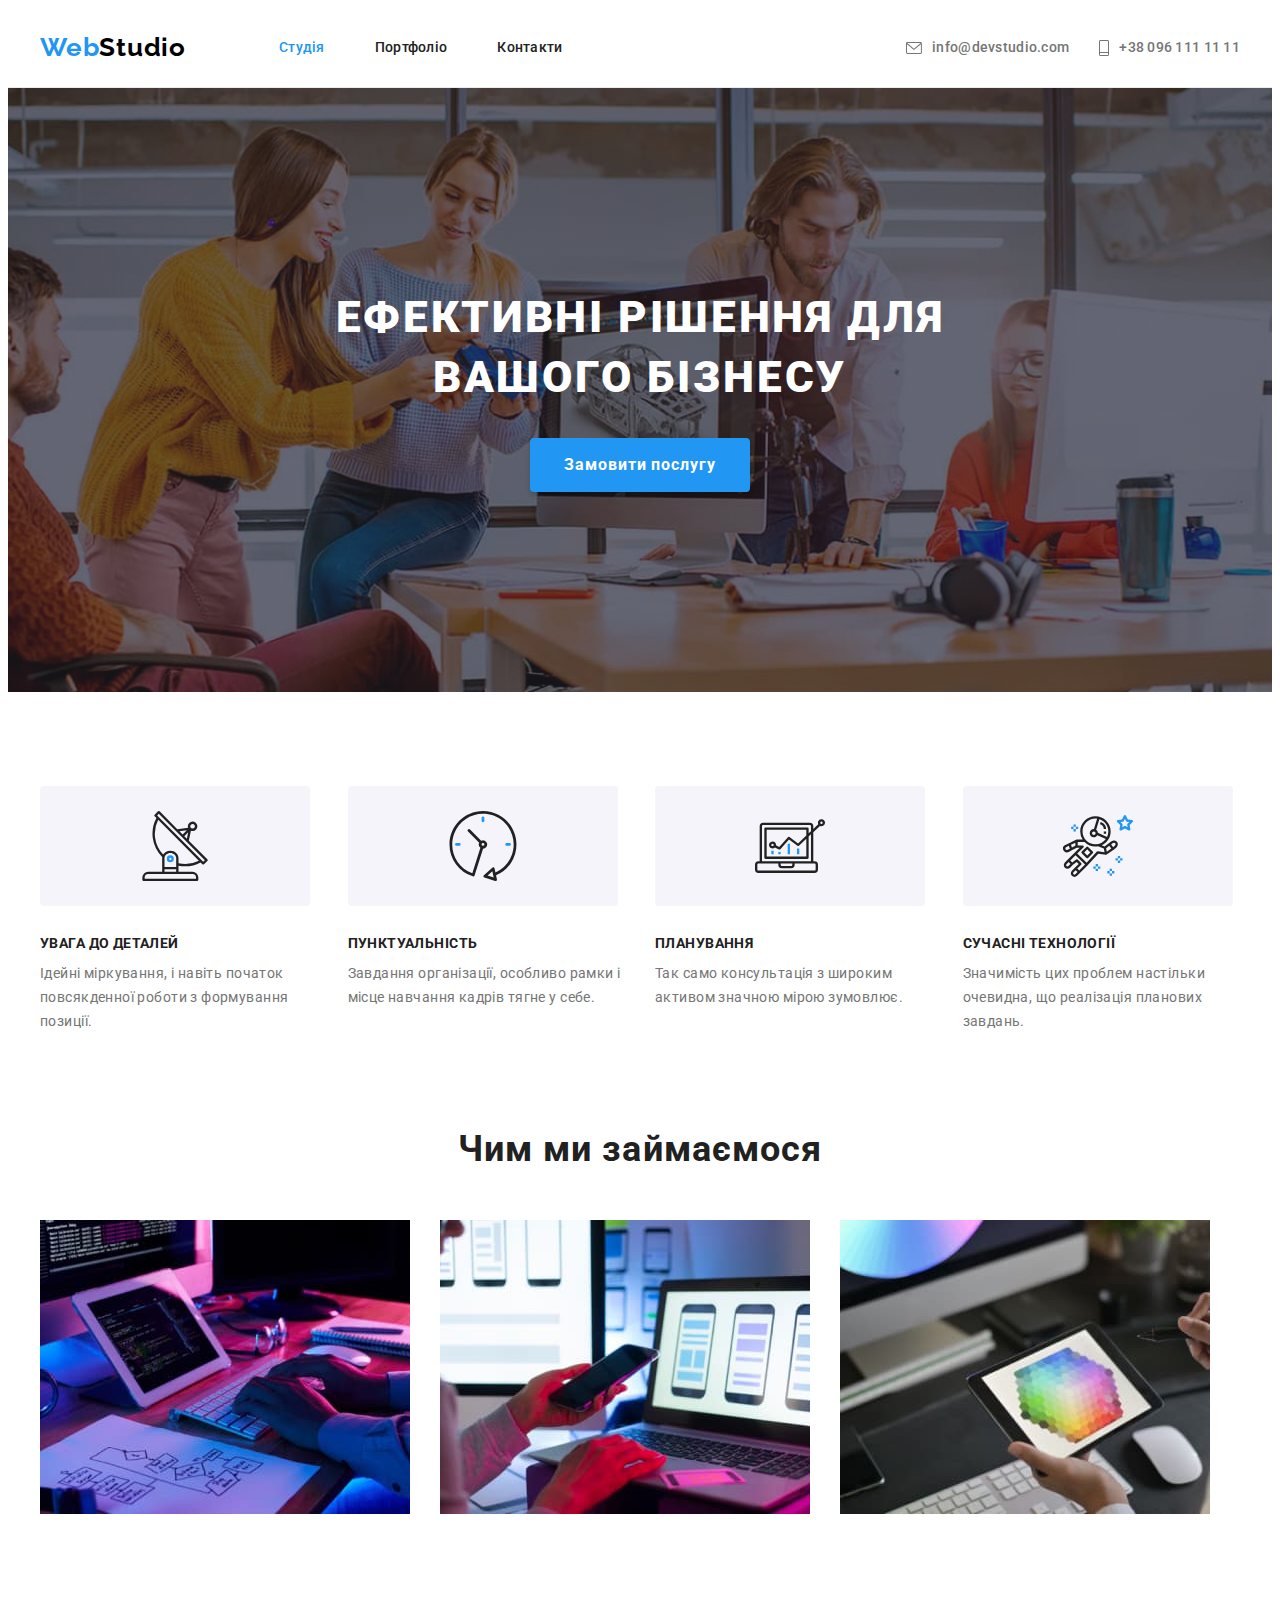
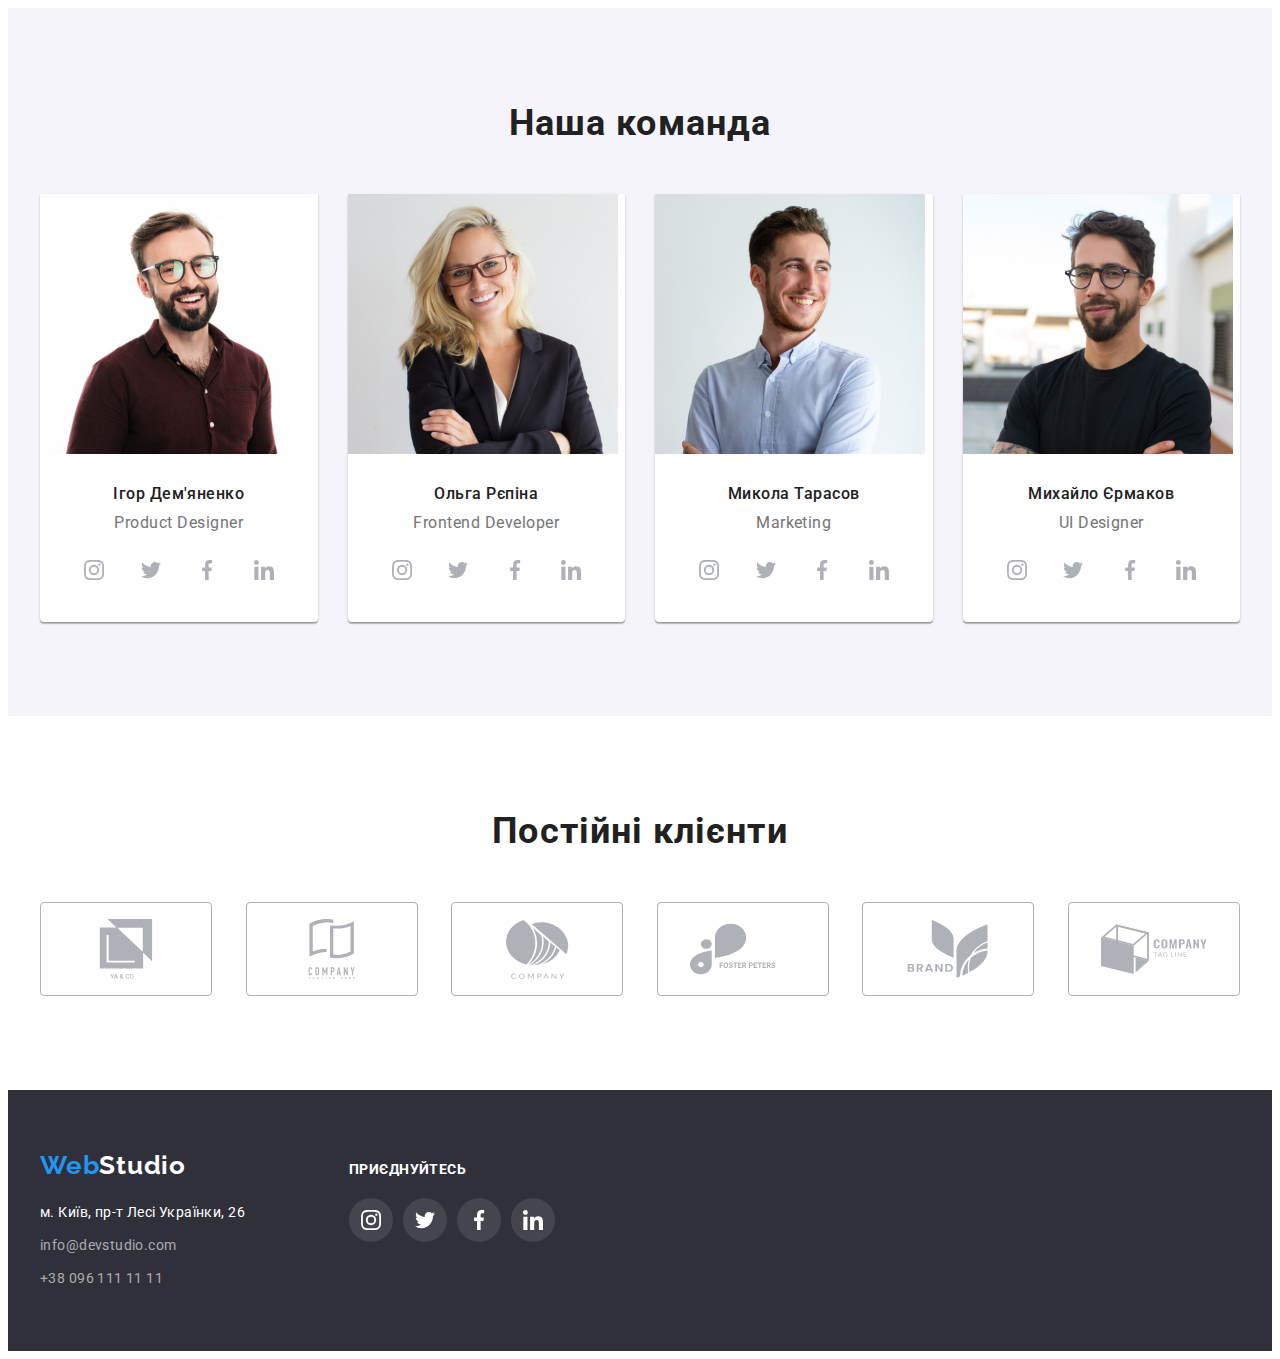
==== index.html @ ee4d9ec9 "creating project" ====
<!DOCTYPE html>
<html lang="uk">
<head>
    <meta charset="UTF-8">
    <meta http-equiv="X-UA-Compatible" content="IE=edge">
    <meta name="viewport" content="width=device-width, initial-scale=1.0">
    <title>WebStudio</title>
    <link rel="stylesheet" href="https://cdnjs.cloudflare.com/ajax/libs/modern-normalize/1.1.0/modern-normalize.min.css" integrity="sha512-wpPYUAdjBVSE4KJnH1VR1HeZfpl1ub8YT/NKx4PuQ5NmX2tKuGu6U/JRp5y+Y8XG2tV+wKQpNHVUX03MfMFn9Q==" crossorigin="anonymous" referrerpolicy="no-referrer">
    <link rel="preconnect" href="https://fonts.googleapis.com">
    <link rel="preconnect" href="https://fonts.gstatic.com" crossorigin>
    <link href="https://fonts.googleapis.com/css2?family=Raleway:wght@700&family=Roboto:wght@400;500;700;900&display=swap" rel="stylesheet">
    <link rel="stylesheet" href="./css/styles.css">
</head>

<body>
    <header>
        <div class="container header-flex">
            <nav class="header-nav">
                <a class="link logo-link" href="./index.html">
                    Web<span class="logo-decor-header">Studio</span>
                </a>
                <ul class="list menu-list">
                    <li class="menu-item"><a class="link menu-item-link current" href="./index.html">Студія</a></li>
                    <li class="menu-item"><a class="link menu-item-link" href="./portfolio.html">Портфоліо</a></li>
                    <li class="menu-item"><a class="link menu-item-link" href="">Контакти</a></li>
                </ul>
            </nav>
            <ul class="list contacts-list">
                <li><a class="link contacts-link" href="mailto:info@devstudio.com">
                    <svg class="icon-email" width="16" height="12">
                        <use href="./images/icons/sprite.svg#icon-email"></use>
                    </svg>
                    info@devstudio.com</a></li>
                <li><a class="link contacts-link" href="tel:+380961111111">
                    <svg class="icon-phone" width="10" height="16">
                        <use href="./images/icons/sprite.svg#icon-phone"></use>
                    </svg>
                    +38 096 111 11 11</a></li>
            </ul>
        </div>
    </header>

    <main>
        <section class="section section-hero">
            <div class="container">
                <h1 class="hero-title">Ефективні рішення для вашого бізнесу</h1>
                <button class="btn hero-btn" type="button">Замовити послугу</button>
            </div>
        </section>

        <section class="section section-special">
            <div class="container">
                <h2 class="visually-hidden">Особливості</h2>
                <ul class="list special-list">
                    <li class="special-item">
                        <div class="special-icon-container">
                            <svg class="special-icon" width="70" height="70">
                                <use href="./images/icons/sprite.svg#icon-antenna"></use>
                            </svg>
                        </div>
                        <h3 class="special-title">УВАГА ДО ДЕТАЛЕЙ</h3>
                        <p class="special-desc">Ідейні міркування, і навіть початок повсякденної роботи з формування позиції.</p>
                    </li>
                    <li class="special-item">
                        <div class="special-icon-container">
                            <svg class="special-icon" width="70" height="70">
                                <use href="./images/icons/sprite.svg#icon-clock"></use>
                            </svg>
                        </div>
                        <h3 class="special-title">ПУНКТУАЛЬНІСТЬ</h3>
                        <p class="special-desc" >Завдання організації, особливо рамки і місце навчання кадрів тягне у себе.</p>
                    </li>
                    <li class="special-item">
                        <div class="special-icon-container">
                            <svg class="special-icon" width="70" height="70">
                                <use href="./images/icons/sprite.svg#icon-diagram"></use>
                            </svg>
                        </div>
                        <h3 class="special-title">ПЛАНУВАННЯ</h3>
                        <p class="special-desc">Так само консультація з широким активом значною мірою зумовлює.</p>
                    </li>
                    <li class="special-item">
                        <div class="special-icon-container">
                            <svg class="special-icon" width="70" height="70">
                                <use href="./images/icons/sprite.svg#icon-astronaut"></use>
                            </svg>
                        </div>
                        <h3 class="special-title">СУЧАСНІ ТЕХНОЛОГІЇ</h3>
                        <p class="special-desc">Значимість цих проблем настільки очевидна, що реалізація планових завдань.</p>
                    </li>
                </ul>
            </div>
        </section>

        <section class="section section-feature">
            <div class="container">
                <h2 class="section-title">Чим ми займаємося</h2>
                <ul class="list feature-list">
                    <li class="feature-item">
                        <a class="link feature-link" href="/">
                            <img class="feature-img" src="./images/box-1.jpg" alt="Coding with a PC and a tablet" width="370" height="294">
                        </a>
                    </li>
                    <li class="feature-item">
                        <a class="link feature-link" href="/">
                            <img class="feature-img" src="./images/box-2.jpg" alt="Designing project for mobile phone" width="370" height="294">
                        </a>
                    </li>
                    <li class="feature-item">
                        <a class="link feature-link" href="/">
                            <img class="feature-img" src="./images/box-3.jpg" alt="Hexagonal color palette on a tablet" width="370" height="294">
                        </a>
                    </li>
                </ul>
            </div>
            
        </section>

        <section class="section section-team">
            <div class="container">
                <h2 class="section-title section-team-title">Наша команда</h2>
                <ul class="list team-list">
                    <li class="team-card">
                        <img class="team-img" src="./images/img-team-1.jpg" alt="Ігор Дем'яненко" width="270" height="260">
                        <div class="team-card-text">
                            <h3 class="team-title">Ігор Дем'яненко</h3>
                            <p class="team-desc">Product Designer</p>
                            <ul class="list team-social-list">
                                <li class="team-social-item">
                                    <a class="link social-link" href="">
                                        <svg class="social-icon" width="20" height="20">
                                            <use href="./images/icons/sprite.svg#icon-instagram"></use>
                                        </svg>
                                    </a>
                                </li>
                                <li class="team-social-item">
                                    <a class="link social-link" href="">
                                        <svg class="social-icon" width="20" height="20">
                                            <use href="./images/icons/sprite.svg#icon-twitter"></use>
                                        </svg>
                                    </a>
                                </li>
                                <li class="team-social-item">
                                    <a class="link social-link" href="">
                                        <svg class="social-icon" width="20" height="20">
                                            <use href="./images/icons/sprite.svg#icon-facebook"></use>
                                        </svg>
                                    </a>
                                </li>
                                <li class="team-social-item">
                                    <a class="link social-link" href="">
                                        <svg class="social-icon" width="20" height="20">
                                            <use href="./images/icons/sprite.svg#icon-linkedin"></use>
                                        </svg>
                                    </a>
                                </li>
                            </ul>
                        </div>
                    </li>
                    <li class="team-card">
                        <img class="team-img" src="./images/img-team-2.jpg" alt="Ольга Рєпіна" width="270" height="260">
                        <div class="team-card-text">
                            <h3 class="team-title">Ольга Рєпіна</h3>
                            <p class="team-desc">Frontend Developer</p>
                            <ul class="list team-social-list">
                                <li class="team-social-item">
                                    <a class="link social-link" href="">
                                        <svg class="social-icon" width="20" height="20">
                                            <use href="./images/icons/sprite.svg#icon-instagram"></use>
                                        </svg>
                                    </a>
                                </li>
                                <li class="team-social-item">
                                    <a class="link social-link" href="">
                                        <svg class="social-icon" width="20" height="20">
                                            <use href="./images/icons/sprite.svg#icon-twitter"></use>
                                        </svg>
                                    </a>
                                </li>
                                <li class="team-social-item">
                                    <a class="link social-link" href="">
                                        <svg class="social-icon" width="20" height="20">
                                            <use href="./images/icons/sprite.svg#icon-facebook"></use>
                                        </svg>
                                    </a>
                                </li>
                                <li class="team-social-item">
                                    <a class="link social-link" href="">
                                        <svg class="social-icon" width="20" height="20">
                                            <use href="./images/icons/sprite.svg#icon-linkedin"></use>
                                        </svg>
                                    </a>
                                </li>
                            </ul>
                        </div>
                    </li>
                    <li class="team-card">
                        <img class="team-img" src="./images/img-team-3.jpg" alt="Микола Тарасов" width="270" height="260">
                        <div class="team-card-text">
                            <h3 class="team-title">Микола Тарасов</h3>
                            <p class="team-desc">Marketing</p>
                            <ul class="list team-social-list">
                                <li class="team-social-item">
                                    <a class="link social-link" href="">
                                        <svg class="social-icon" width="20" height="20">
                                            <use href="./images/icons/sprite.svg#icon-instagram"></use>
                                        </svg>
                                    </a>
                                </li>
                                <li class="team-social-item">
                                    <a class="link social-link" href="">
                                        <svg class="social-icon" width="20" height="20">
                                            <use href="./images/icons/sprite.svg#icon-twitter"></use>
                                        </svg>
                                    </a>
                                </li>
                                <li class="team-social-item">
                                    <a class="link social-link" href="">
                                        <svg class="social-icon" width="20" height="20">
                                            <use href="./images/icons/sprite.svg#icon-facebook"></use>
                                        </svg>
                                    </a>
                                </li>
                                <li class="team-social-item">
                                    <a class="link social-link" href="">
                                        <svg class="social-icon" width="20" height="20">
                                            <use href="./images/icons/sprite.svg#icon-linkedin"></use>
                                        </svg>
                                    </a>
                                </li>
                            </ul>
                        </div>
                    </li>
                    <li class="team-card">
                        <img class="team-img" src="./images/img-team-4.jpg" alt="Михайло Єрмаков" width="270" height="260">
                        <div class="team-card-text">
                            <h3 class="team-title">Михайло Єрмаков</h3>
                            <p class="team-desc">UI Designer</p>
                            <ul class="list team-social-list">
                                <li class="team-social-item">
                                    <a class="link social-link" href="">
                                        <svg class="social-icon" width="20" height="20">
                                            <use href="./images/icons/sprite.svg#icon-instagram"></use>
                                        </svg>
                                    </a>
                                </li>
                                <li class="team-social-item">
                                    <a class="link social-link" href="">
                                        <svg class="social-icon" width="20" height="20">
                                            <use href="./images/icons/sprite.svg#icon-twitter"></use>
                                        </svg>
                                    </a>
                                </li>
                                <li class="team-social-item">
                                    <a class="link social-link" href="">
                                        <svg class="social-icon" width="20" height="20">
                                            <use href="./images/icons/sprite.svg#icon-facebook"></use>
                                        </svg>
                                    </a>
                                </li>
                                <li class="team-social-item">
                                    <a class="link social-link" href="">
                                        <svg class="social-icon" width="20" height="20">
                                            <use href="./images/icons/sprite.svg#icon-linkedin"></use>
                                        </svg>
                                    </a>
                                </li>
                            </ul>
                        </div>
                    </li>
                </ul>
            </div>
        </section>

        <section class="section section-clients">
            <div class="container">
                <h2 class="section-title">Постійні клієнти</h2>
                <ul class="list clients-list">
                    <li class="clients-item">
                        <a class="link clients-link" href="">
                            <svg class="clients-icon" width="106" height="60">
                                <use href="./images/icons/sprite.svg#icon-client_1"></use>
                            </svg>
                        </a>
                    </li>
                    <li class="clients-item">
                        <a class="link clients-link" href="">
                            <svg class="clients-icon" width="106" height="60">
                                <use href="./images/icons/sprite.svg#icon-client_2"></use>
                            </svg>
                        </a>
                    </li>
                    <li class="clients-item">
                        <a class="link clients-link" href="">
                            <svg class="clients-icon" width="106" height="60">
                                <use href="./images/icons/sprite.svg#icon-client_3"></use>
                            </svg>
                        </a>
                    </li>
                    <li class="clients-item">
                        <a class="link clients-link" href="">
                            <svg class="clients-icon" width="106" height="60">
                                <use href="./images/icons/sprite.svg#icon-client_4"></use>
                            </svg>
                        </a>
                    </li>
                    <li class="clients-item">
                        <a class="link clients-link" href="">
                            <svg class="clients-icon" width="106" height="60">
                                <use href="./images/icons/sprite.svg#icon-client_5"></use>
                            </svg>
                        </a>
                    </li>
                    <li class="clients-item">
                        <a class="link clients-link" href="">
                            <svg class="clients-icon" width="106" height="60">
                                <use href="./images/icons/sprite.svg#icon-client_6"></use>
                            </svg>
                        </a>
                    </li>
                </ul>
            </div>
        </section>

    </main>

    <footer>
        <div class="container">
            <div>
                <a class="link logo-link footer-logo" href="./index.html">
                    Web<span class="logo-decor-footer">Studio</span>
                </a>
                <address class="footer-list">
                    <ul class="list">
                        <li class="footer-list-item">
                            <a class="link footer-address" href="https://goo.gl/maps/kTnFqVp6dQfRhCdu8">м. Київ, пр-т Лесі Українки, 26</a>
                        </li>
                        <li class="footer-list-item">
                            <a class="link footer-contact" href="mailto:info@devstudio.com">info@devstudio.com</a>
                        </li>
                        <li class="footer-list-item">
                            <a class="link footer-contact" href="tel:+380961111111">+38 096 111 11 11</a>
                        </li>
                    </ul>
                </address>
            </div>
            <div>
                <p class="footer-social-title">приєднуйтесь</p>
                <ul class="list footer-social-list">
                    <li class="footer-social-item">
                        <a class="link social-link" href="">
                            <svg class="social-icon" width="20" height="20">
                                <use href="./images/icons/sprite.svg#icon-instagram"></use>
                            </svg>
                        </a>
                    </li>
                    <li class="footer-social-item">
                        <a class="link social-link" href="">
                            <svg class="social-icon" width="20" height="20">
                                <use href="./images/icons/sprite.svg#icon-twitter"></use>
                            </svg>
                        </a>
                    </li>
                    <li class="footer-social-item">
                        <a class="link social-link" href="">
                            <svg class="social-icon" width="20" height="20">
                                <use href="./images/icons/sprite.svg#icon-facebook"></use>
                            </svg>
                        </a>
                    </li>
                    <li class="footer-social-item">
                        <a class="link social-link" href="">
                            <svg class="social-icon" width="20" height="20">
                                <use href="./images/icons/sprite.svg#icon-linkedin"></use>
                            </svg>
                        </a>
                    </li>
                </ul>
            </div>
        </div>
    </footer>

</body>

</html>
---- css/styles.css ----
/* ===general=== */

:root {
    --white-color: #FFFFFF;
    --accent-color: #2196F3;
    /* (gray for btn and section)  */
    --gray-bgcolor: #F5F4FA;
    --dark-bgcolor: #2F303A;
    --gray-text-color: #757575;
    --dark-text-color: #212121;
    --black-text-color: #000000;
    --accent-hero-btn-color: #188CE8;
    --white-border: #EEEEEE;
    --border-bottom-line: #ECECEC;
    --overlay-color: #2f303a66;
    --icon-gray-color: #AFB1B8;
    --icon-dark-gray-color: #ffffff1a;
}

body {
    font-family: 'Roboto', sans-serif;
    font-style: normal;
    font-size: 14px;
    line-height: 1.71;
    color: var(--dark-text-color);
    background-color: var(--white-color);  
}

h1, h2, h3, h4, p {
    margin-top: 0;
    margin-bottom: 0;
}

.link {
    text-decoration: none;
}

.link:visited {
    text-decoration: none;
}

.list {
    list-style: none;
    padding: 0;
    margin: 0;
}

.visually-hidden {
    position: absolute;
    width: 1px;
    height: 1px;
    margin: -1px;
    padding: 0;
    overflow: hidden;
    border: 0;
    clip: rect(0 0 0 0);
}

.section-title {
    font-weight: 700;
    font-size: 36px;
    line-height: 1.17;
    text-align: center;
    letter-spacing: 0.03em;
    color: var(--dark-text-color);
    margin-bottom: 50px;
}

img {
    display: block;
}

.container {
    width: 1200px;
    margin: 0 auto;
    padding: 0 15px;
}

.section {
    padding: 94px 0;
}

.social-link {
    width: 44px;
    height: 44px;
    border-radius: 50%;
    display: flex;
    justify-content: center;
    align-items: center;
    fill: var(--icon-gray-color);
}

.social-link:hover,
.social-link:focus {
    background-color: var(--accent-color);
    fill: var(--white-color);
}

/* ===header=== */

header {
    border-bottom: 1px solid var(--border-bottom-line);
    padding-top: 24px;
    padding-bottom: 24px;
}

.header-flex, .header-nav, .menu-list, .contacts-list, .contacts-link {
    display: flex;
    align-items: center;
}

.header-flex {
    justify-content: space-between;
}

.logo-link {
    font-family: 'Raleway', sans-serif;
    font-style: normal;
    font-weight: 700;
    font-size: 26px;
    line-height: 1.2;
    letter-spacing: 0.03em; 
    color: var(--accent-color);
    margin-right: 93px;
}

.logo-decor-header {
    color: var(--black-text-color);
}

.menu-item-link {
    font-weight: 500;
    font-size: 14px;
    line-height: 1.14;
    letter-spacing: 0.02em;
    color: var(--dark-text-color);    
}

.menu-item:not(:last-child) {
    margin-right: 50px;
}

.current {
    color: var(--accent-color);
}

.contacts-list {
    margin-left: auto;
    gap: 30px;
}

.contacts-link {
    font-weight: 500;
    font-size: 14px;
    line-height: 1.14;
    letter-spacing: 0.02em;
    color: var(--gray-text-color);
}

.icon-email, .icon-phone {
    display: inline-block;
    margin-right: 10px;
    fill: var(--gray-text-color);
}

.menu-item-link:hover,
.menu-item-link:focus,
.contacts-link:hover,
.contacts-link:focus {
    color: var(--accent-color);
}

.contacts-link:hover svg,
.contacts-link:focus svg {
    fill: var(--accent-color);
}

/* ===main=== */

/* ===hero=== */

.section-hero {
    text-align: center;
    background-color: var(--dark-bgcolor);
    max-width: 1600px;
    padding: 200px 0;
    margin-left: auto;
    margin-right: auto;
    background-image: linear-gradient(var(--overlay-color), var(--overlay-color)), url(../images/hero.jpg);
    background-size: cover;
    background-position: center;
    background-repeat: no-repeat;
}

.hero-title {
    font-weight: 900;
    font-size: 44px;
    line-height: 1.36;
    letter-spacing: 0.06em;
    text-transform: uppercase;
    color: var(--white-color);
    margin: 0 auto 30px;
    max-width: 696px;
}

.hero-btn {
    font-family: inherit;
    font-weight: 700;
    font-size: 16px;
    line-height: 1.88;
    letter-spacing: 0.06em;
    color: var(--white-color);
    background-color: var(--accent-color);
    padding: 10px 32px;
    border-color: transparent;
    border-radius: 4px;
    box-shadow: 0px 4px 4px rgba(0, 0, 0, 0.15);
}

.hero-btn:hover, .hero-btn:focus {
    background-color: var(--accent-hero-btn-color);
    cursor: pointer;
}

/* ===special=== */

.special-list {
    display: flex;
}

.special-item {
    flex-basis: calc((100% - 3*30px)/4);
}

.special-item:not(:last-child) {
    margin-right: 30px;
}

.special-icon-container {
    width: 270px;
    height: 120px;
    border-radius: 4px;
    background-color: var(--gray-bgcolor);
    display: flex;
    justify-content: center;
    align-items: center;
    margin-bottom: 30px;
}

.special-title {
    font-weight: 700;
    font-size: 14px;
    line-height: 1.14;
    letter-spacing: 0.03em;
    text-transform: uppercase;
    color: var(--dark-text-color);
    margin-bottom: 10px;
}

.special-desc {
    letter-spacing: 0.03em;
    color: var(--gray-text-color);
}

/* ===feature=== */

.section-feature {
    padding-top: 0;
}

.feature-list {
    display: flex;
    flex-wrap: wrap;
}

.feature-item:not(:last-child) {
    margin-right: 30px;
}

/* ===team=== */

.section-team {
    background-color: var(--gray-bgcolor);
    margin-bottom: 0;
    padding-bottom: 94px;
}

.team-list {
    display: flex;
    flex-wrap: wrap;
}

.team-card {
    flex-basis: calc((100% - 90px)/4);
    background-color: var(--white-color);
    box-shadow: 0px 1px 3px rgba(0, 0, 0, 0.12), 0px 1px 1px rgba(0, 0, 0, 0.14), 0px 2px 1px rgba(0, 0, 0, 0.2);
    border-radius: 0px 0px 4px 4px;
}

.team-card:not(:last-child) {
    margin-right: 30px;
}

.team-card-text {
    text-align: center;
    font-size: 16px;
    line-height: 1.19;
    letter-spacing: 0.03em;
    color: var(--dark-text-color);
    padding: 30px 32px;
}

.team-title {
    font-size: 16px;
    font-weight: 500;
    margin-bottom: 10px;
}

.team-desc {
    color: var(--gray-text-color);
    margin-bottom: 16px;
}

.team-social-list {
    display: flex;
    justify-content: space-between;
    align-items: center;
}

/* ===clients=== */

.clients-list {
    display: flex;
    flex-wrap: wrap;
    justify-content: space-between;
    align-items: center;
}

.clients-item:not(:last-child) {
    margin-right: 30px;
}

.clients-link {
    fill: var(--icon-gray-color);
    width: 170px;
    height: 92px;
    border: 1px solid var(--icon-gray-color);
    border-radius: 4px;
    display: flex;
    justify-content: center;
    align-items: center;
}

.clients-link:hover, .clients-link:focus {
    fill: var(--accent-color);
    border-color: var(--accent-color);
}

/* ===footer=== */

footer {
    background-color: var(--dark-bgcolor);
    padding: 60px 0;
}

footer .container {
    display: flex;
    align-items: baseline;
}

footer .container div:first-of-type {
    margin-right: 70px;
}

.footer-logo {
    display: inline-block;
    margin-bottom: 20px;
}

.logo-decor-footer {
    color: var(--white-color);
}

.footer-list-item:not(:last-child) {
    margin-bottom: 9px;
}

.footer-address, .footer-contact {
    font-style: normal;
    font-size: 14px;
    line-height: 1.71;
    letter-spacing: 0.03em;
    color: var(--white-color);    
}

.footer-contact {
    color: rgba(255, 255, 255, 0.6);
}

.footer-social-title {
    font-weight: 700;
    font-size: 14px;
    line-height: 1.14;
    letter-spacing: 0.03em;
    text-transform: uppercase;
    color: var(--white-color);
    margin-bottom: 20px;
}

.footer-social-list {
    display: flex;
    justify-content: space-between;
    align-items: center;
    min-width: 206px;
}

.footer-social-item .social-link {
    fill: var(--white-color);
    background-color: var(--icon-dark-gray-color);
}

.footer-social-item .social-link:hover,
.footer-social-item .social-link:focus {
    background-color: var(--accent-color);
}

/* ===portfolio=== */

.filter-list {
    display: flex;
    justify-content: center;
    margin-bottom: 50px;
}

.filter-list-item:not(:last-child) {
    margin-right: 8px;
}

.filter-btn {
    font-family: inherit;
    font-weight: 500;
    font-size: 16px;
    line-height: 1.63;
    text-align: center;
    letter-spacing: 0.03em;
    color: var(--dark-text-color);
    background-color: var(--gray-bgcolor);
    border-radius: 4px;
    border-color: transparent;
    padding: 6px 22px;
}

.filter-btn:hover, .filter-btn:focus {
    color: var(--white-color);
    background-color: var(--accent-color);
    cursor: pointer;
    box-shadow: 0px 3px 1px rgba(0, 0, 0, 0.1), 0px 1px 2px rgba(0, 0, 0, 0.08), 0px 2px 2px rgba(0, 0, 0, 0.12);
}

.portfolio-list {
    display: flex;
    flex-wrap: wrap;
}

.portfolio-card {
    display: inline-block;
    background-color: var(--white-color);
    flex-basis: calc((100% - 60px)/3);
}

.portfolio-card:not(:nth-child(3n)) {
    margin-right: 30px;
}

.portfolio-card:not(:nth-last-child(-n+3)) {
    margin-bottom: 30px;
}

.portfolio-link {
    display: inline-block;
}

.portfolio-link:hover,
.portfolio-link:focus {
    box-shadow: 0px 1px 1px rgba(0, 0, 0, 0.12), 0px 4px 4px rgba(0, 0, 0, 0.06), 1px 4px 6px rgba(0, 0, 0, 0.16);
}

.portfolio-card-text {
    padding: 20px 24px;
    border-right: 1px solid var(--white-border);
    border-left: 1px solid var(--white-border);
    border-bottom: 1px solid var(--white-border);
}

.portfolio-title {
    font-weight: 700;
    font-size: 18px;
    line-height: 2;
    letter-spacing: 0.06em;
    color: var(--dark-text-color);
    margin-bottom: 4px;
}

.portfolio-desc {
    font-size: 16px;
    line-height: 1.88;
    letter-spacing: 0.03em;
    color: var(--gray-text-color);
}
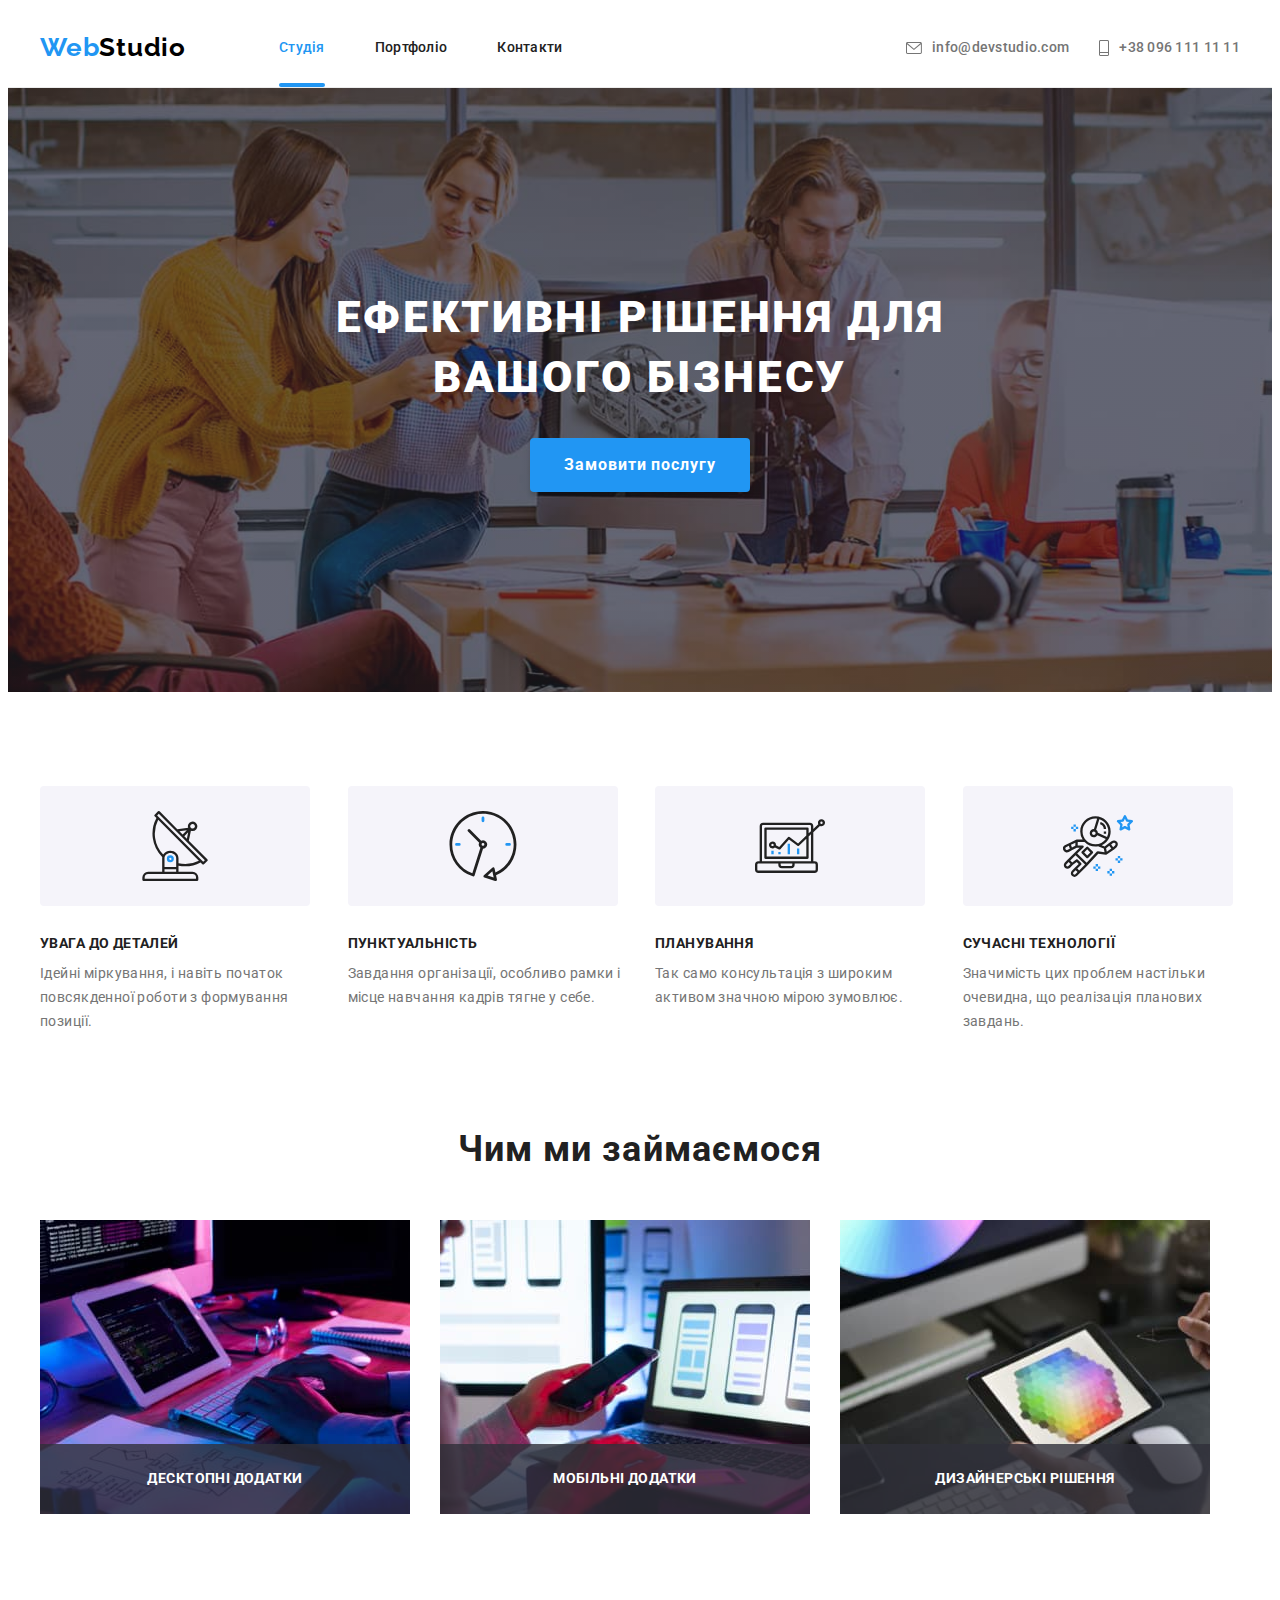
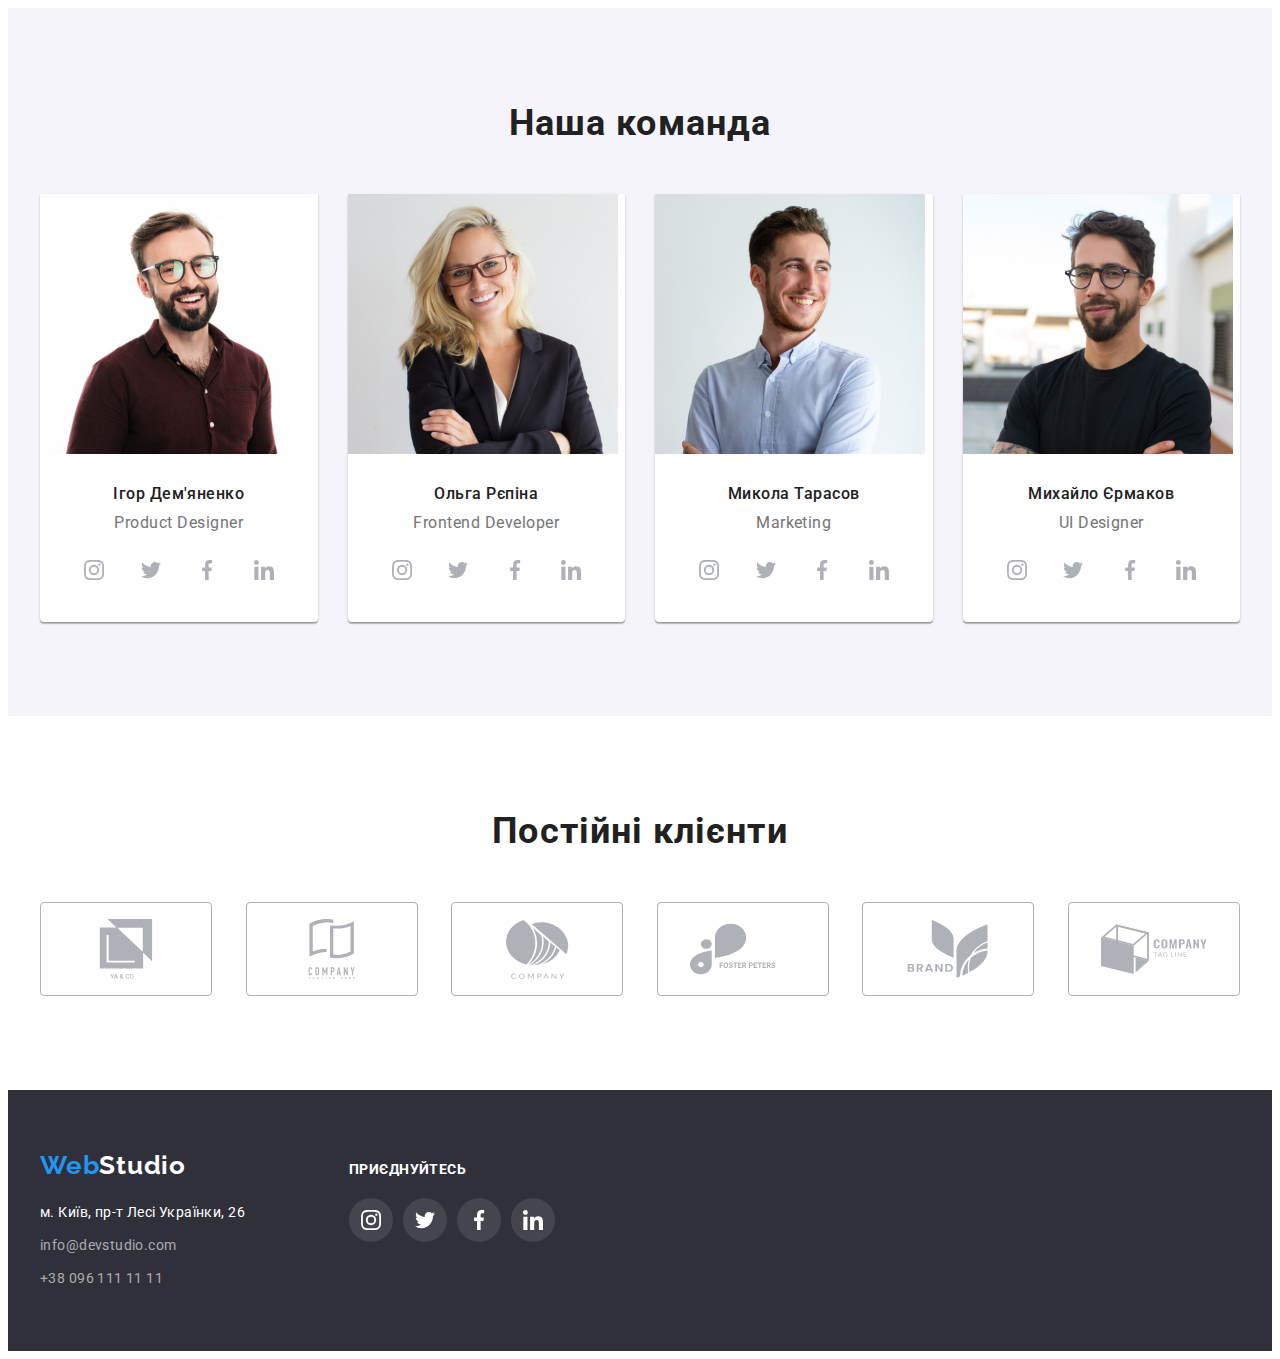
==== commit 3516904e: "feature section added positioning" ====
--- a/index.html
+++ b/index.html
@@ -99,16 +99,19 @@
                     <li class="feature-item">
                         <a class="link feature-link" href="/">
                             <img class="feature-img" src="./images/box-1.jpg" alt="Coding with a PC and a tablet" width="370" height="294">
+                            <p class="feature-desc">Десктопні додатки</p>
                         </a>
                     </li>
                     <li class="feature-item">
                         <a class="link feature-link" href="/">
                             <img class="feature-img" src="./images/box-2.jpg" alt="Designing project for mobile phone" width="370" height="294">
+                            <p class="feature-desc">Мобільні додатки</p>
                         </a>
                     </li>
                     <li class="feature-item">
                         <a class="link feature-link" href="/">
                             <img class="feature-img" src="./images/box-3.jpg" alt="Hexagonal color palette on a tablet" width="370" height="294">
+                            <p class="feature-desc">Дизайнерські рішення</p>
                         </a>
                     </li>
                 </ul>
--- a/css/styles.css
+++ b/css/styles.css
@@ -15,6 +15,7 @@
     --overlay-color: #2f303a66;
     --icon-gray-color: #AFB1B8;
     --icon-dark-gray-color: #ffffff1a;
+    --feature-bgcolor: #2f303acc;
 }
 
 body {
@@ -88,6 +89,7 @@
     justify-content: center;
     align-items: center;
     fill: var(--icon-gray-color);
+    transition: background-color 250ms cubic-bezier(0.4, 0, 0.2, 1);
 }
 
 .social-link:hover,
@@ -133,7 +135,8 @@
     font-size: 14px;
     line-height: 1.14;
     letter-spacing: 0.02em;
-    color: var(--dark-text-color);    
+    color: var(--dark-text-color);
+    transition: color 250ms cubic-bezier(0.4, 0, 0.2, 1);
 }
 
 .menu-item:not(:last-child) {
@@ -142,6 +145,18 @@
 
 .current {
     color: var(--accent-color);
+    position: relative;
+}
+
+.current::after {
+    content: "";
+    position: absolute;
+    display: block;
+    bottom: -32px;
+    width: 100%;
+    height: 4px;
+    border-radius: 2px;
+    background-color: var(--accent-color);
 }
 
 .contacts-list {
@@ -155,6 +170,7 @@
     line-height: 1.14;
     letter-spacing: 0.02em;
     color: var(--gray-text-color);
+    transition: color 250ms cubic-bezier(0.4, 0, 0.2, 1);
 }
 
 .icon-email, .icon-phone {
@@ -215,6 +231,7 @@
     border-color: transparent;
     border-radius: 4px;
     box-shadow: 0px 4px 4px rgba(0, 0, 0, 0.15);
+    transition: background-color 250ms cubic-bezier(0.4, 0, 0.2, 1);
 }
 
 .hero-btn:hover, .hero-btn:focus {
@@ -273,8 +290,43 @@
     flex-wrap: wrap;
 }
 
+.feature-item {
+    display: block;
+}
+
 .feature-item:not(:last-child) {
     margin-right: 30px;
+}
+
+.feature-link {
+    position: relative;
+    width: 370px;
+    height: 294px;
+    overflow: hidden;
+    display: block;
+}
+
+.feature-img {
+    display: block;
+    max-width: 100%;
+    height: auto;
+}
+
+.feature-desc {
+    position: absolute;
+    bottom: 0;
+    width: 100%;
+    font-weight: 700;
+    font-size: 14px;
+    line-height: 1.14;
+    text-align: center;
+    letter-spacing: 0.03em;
+    text-transform: uppercase;
+    color: var(--white-color);
+    margin: 0;
+    padding-top: 27px;
+    padding-bottom: 27px;
+    background-color: var(--feature-bgcolor);
 }
 
 /* ===team=== */
@@ -349,6 +401,7 @@
     display: flex;
     justify-content: center;
     align-items: center;
+    transition: color 250ms cubic-bezier(0.4, 0, 0.2, 1), border-color 250ms cubic-bezier(0.4, 0, 0.2, 1);
 }
 
 .clients-link:hover, .clients-link:focus {
@@ -417,7 +470,7 @@
 .footer-social-item .social-link {
     fill: var(--white-color);
     background-color: var(--icon-dark-gray-color);
-}
+    transition: background-color 250ms cubic-bezier(0.4, 0, 0.2, 1);}
 
 .footer-social-item .social-link:hover,
 .footer-social-item .social-link:focus {
@@ -448,6 +501,9 @@
     border-radius: 4px;
     border-color: transparent;
     padding: 6px 22px;
+    transition: color 250ms cubic-bezier(0.4, 0, 0.2, 1),
+    background-color 250ms cubic-bezier(0.4, 0, 0.2, 1),
+    box-shadow 250ms cubic-bezier(0.4, 0, 0.2, 1);
 }
 
 .filter-btn:hover, .filter-btn:focus {
@@ -478,6 +534,7 @@
 
 .portfolio-link {
     display: inline-block;
+    transition: box-shadow 250ms cubic-bezier(0.4, 0, 0.2, 1);
 }
 
 .portfolio-link:hover,
